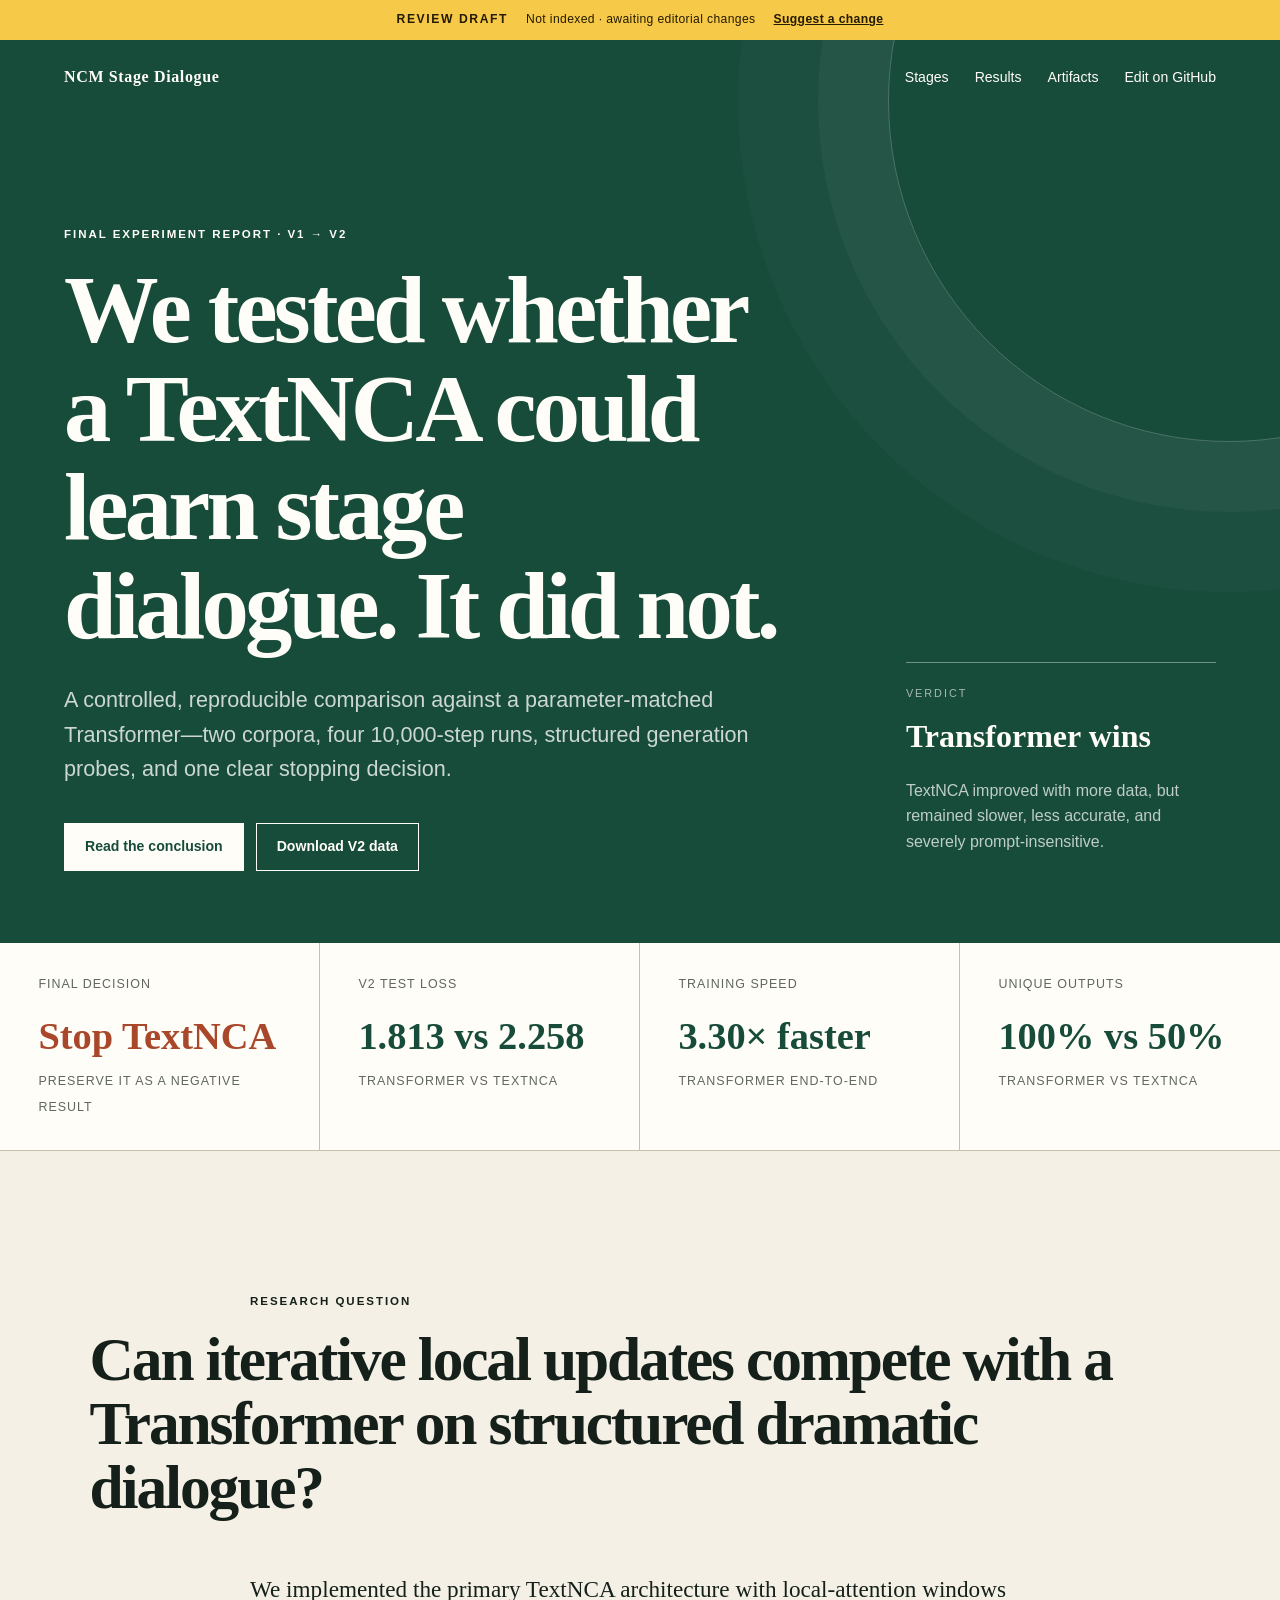
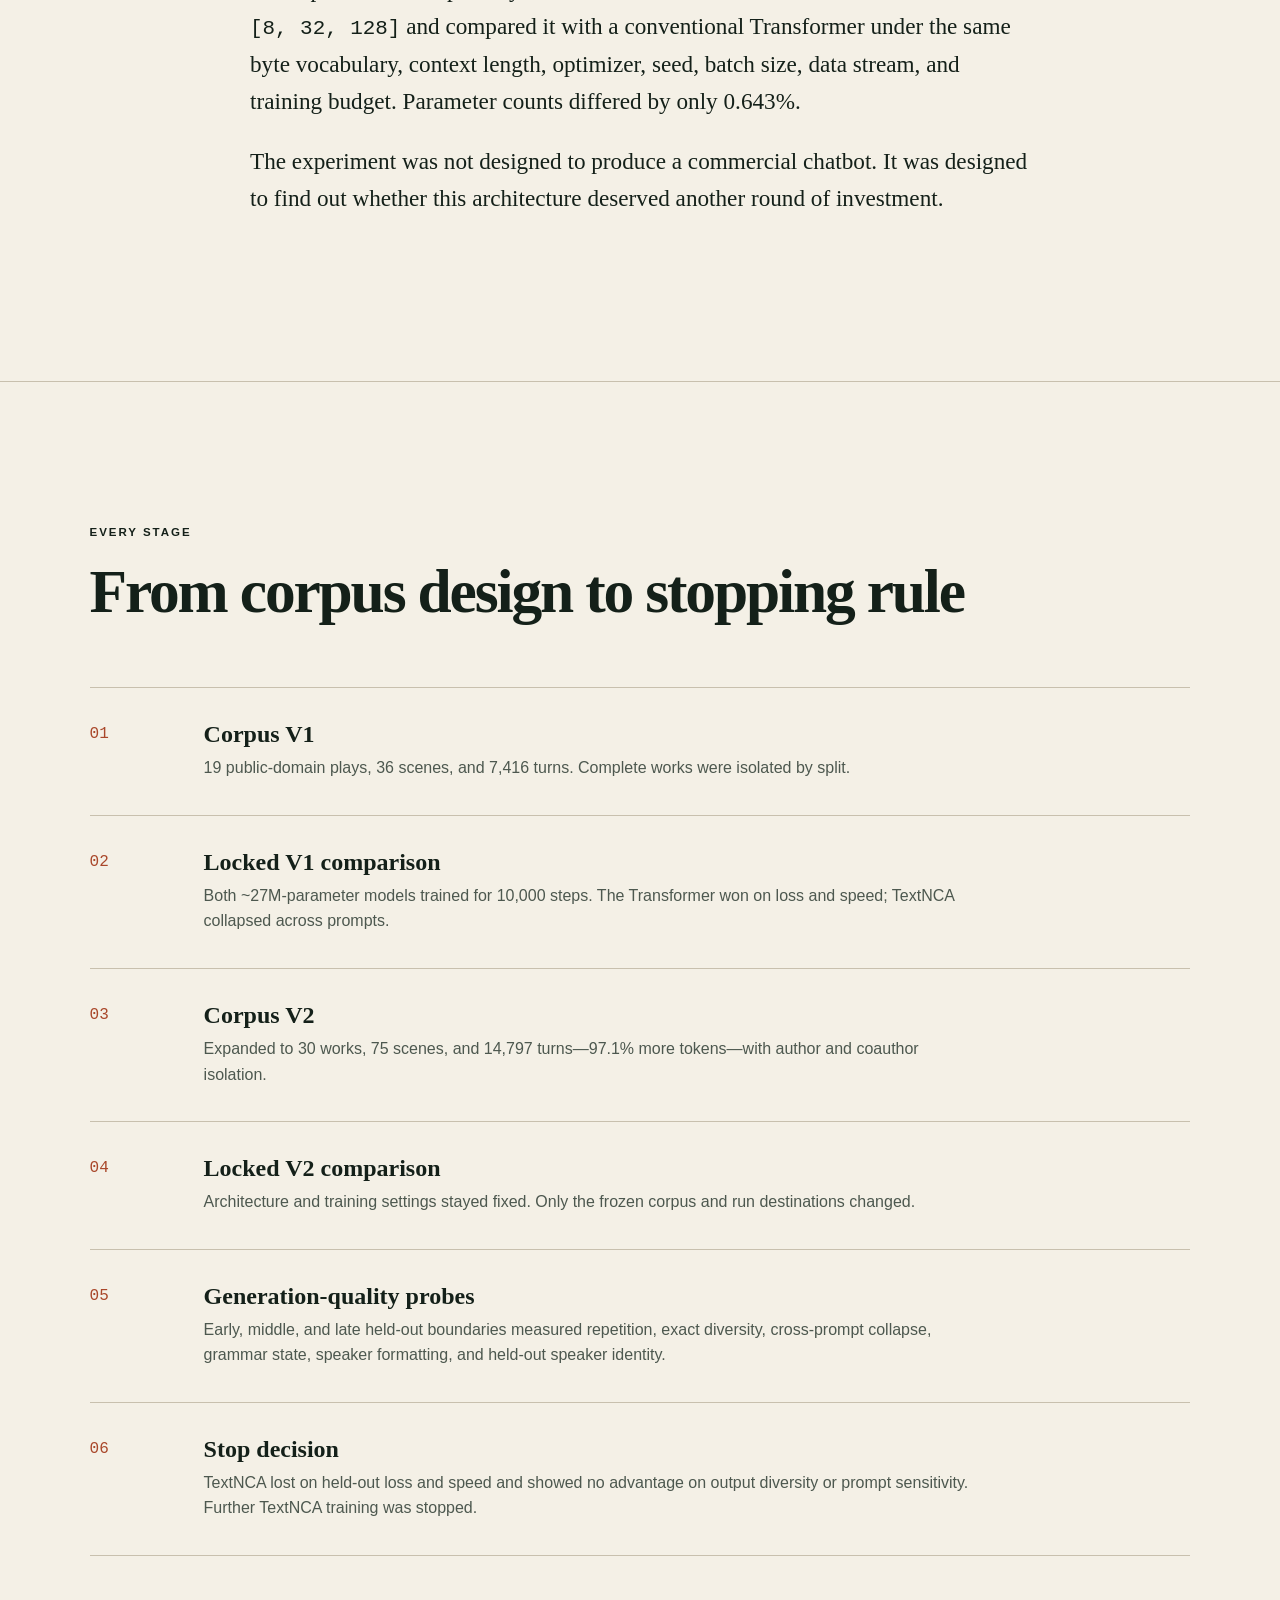
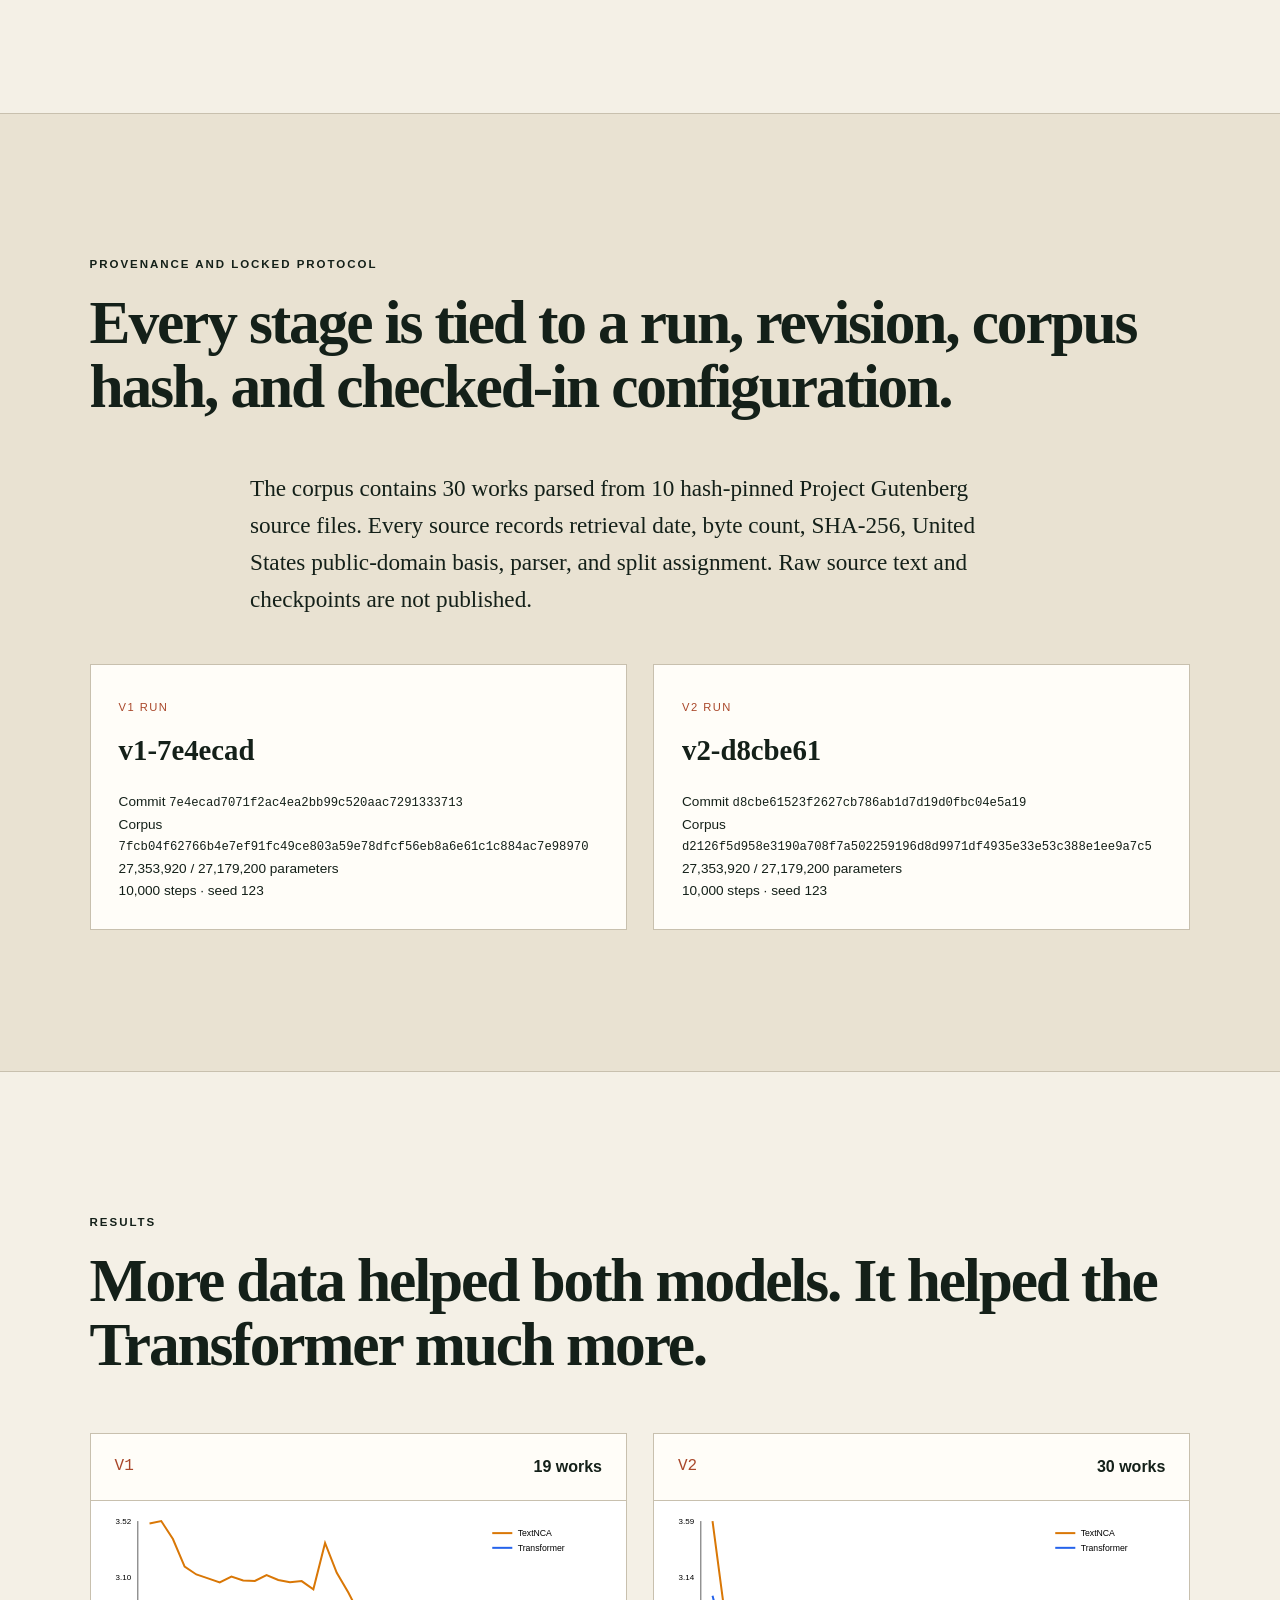
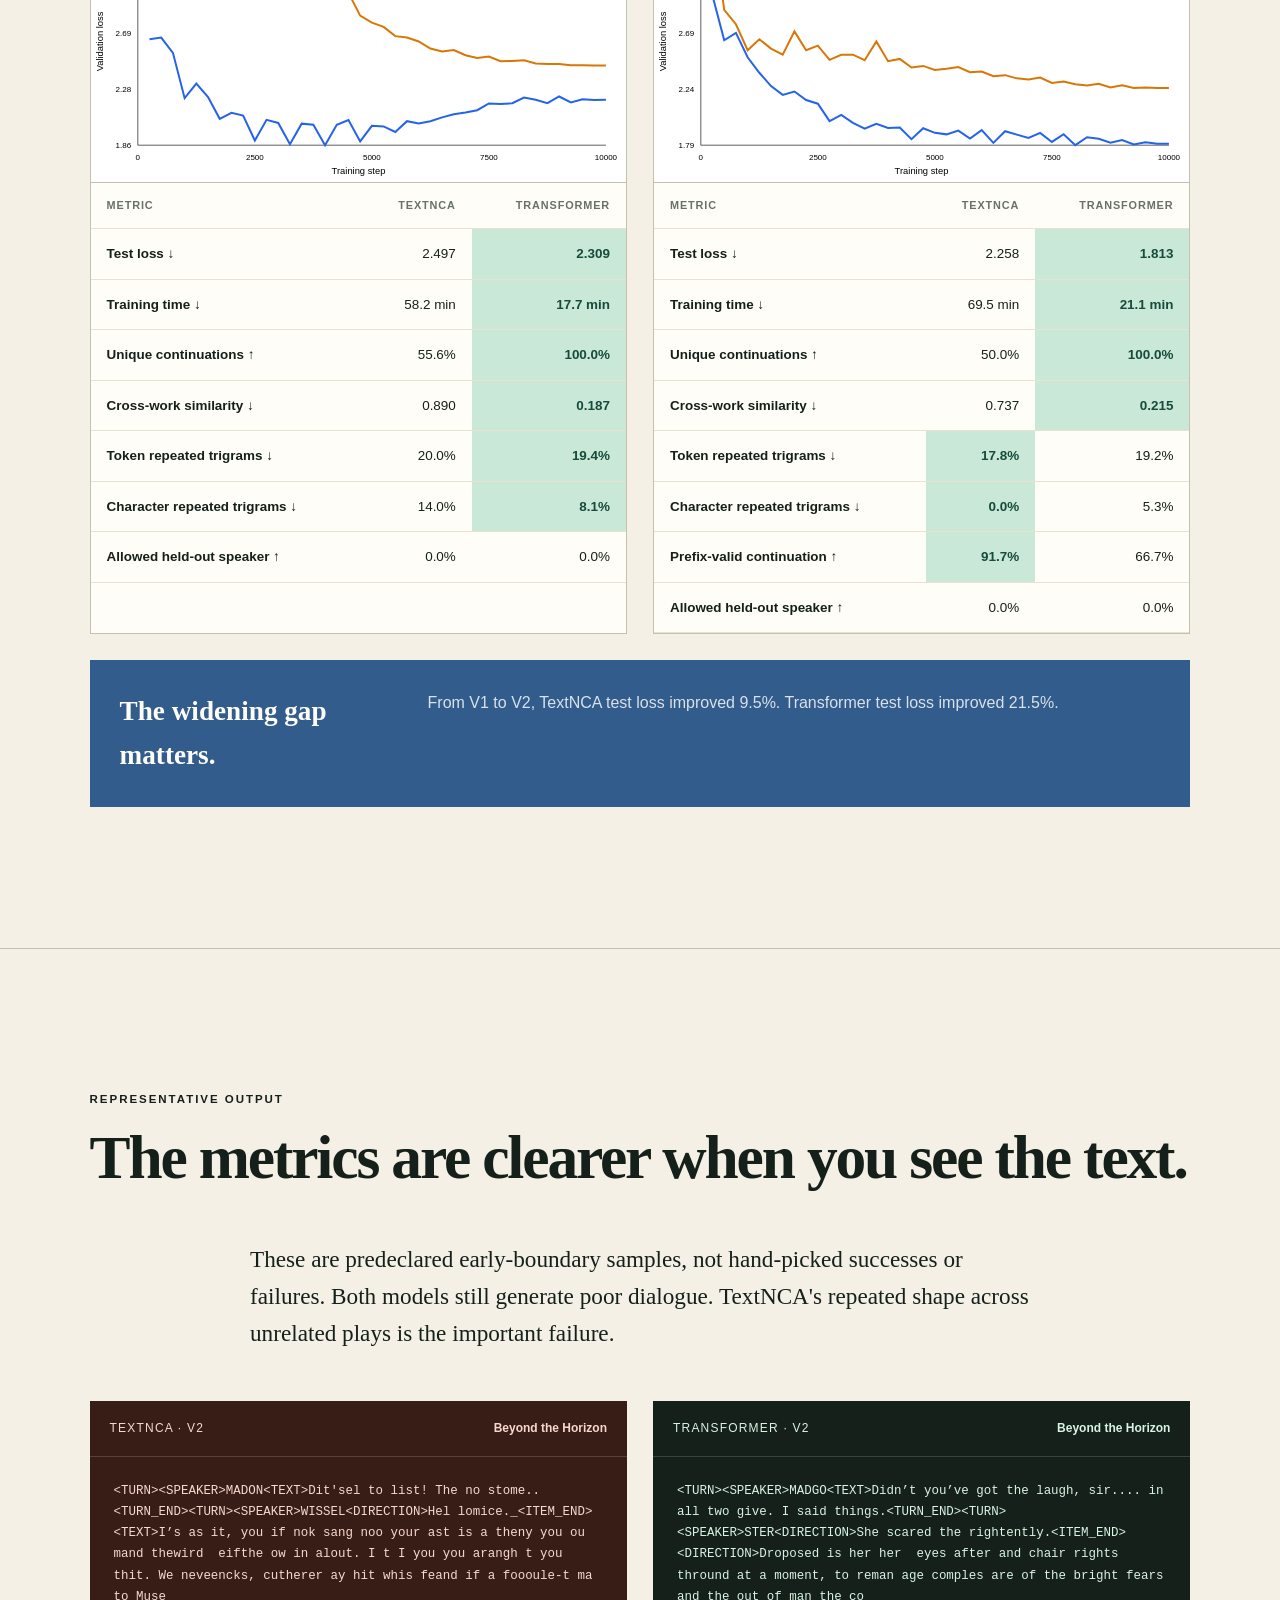
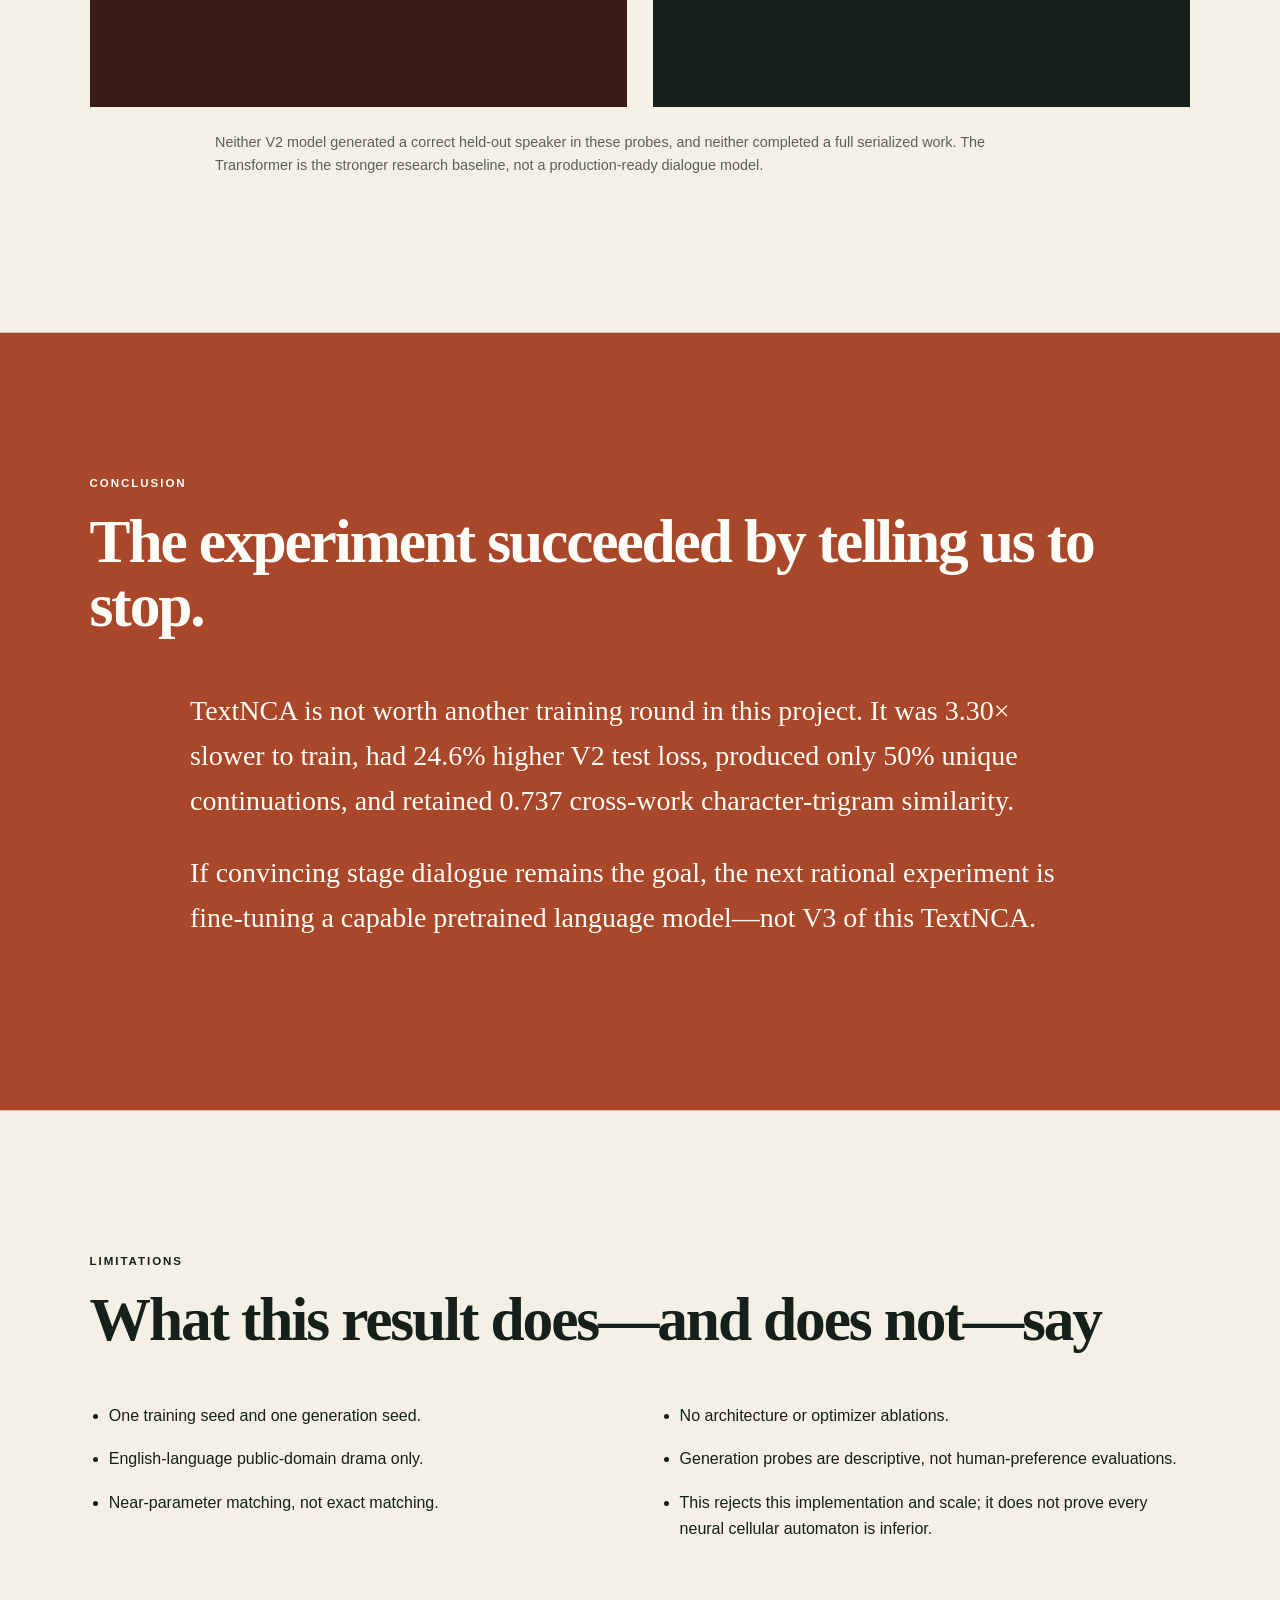
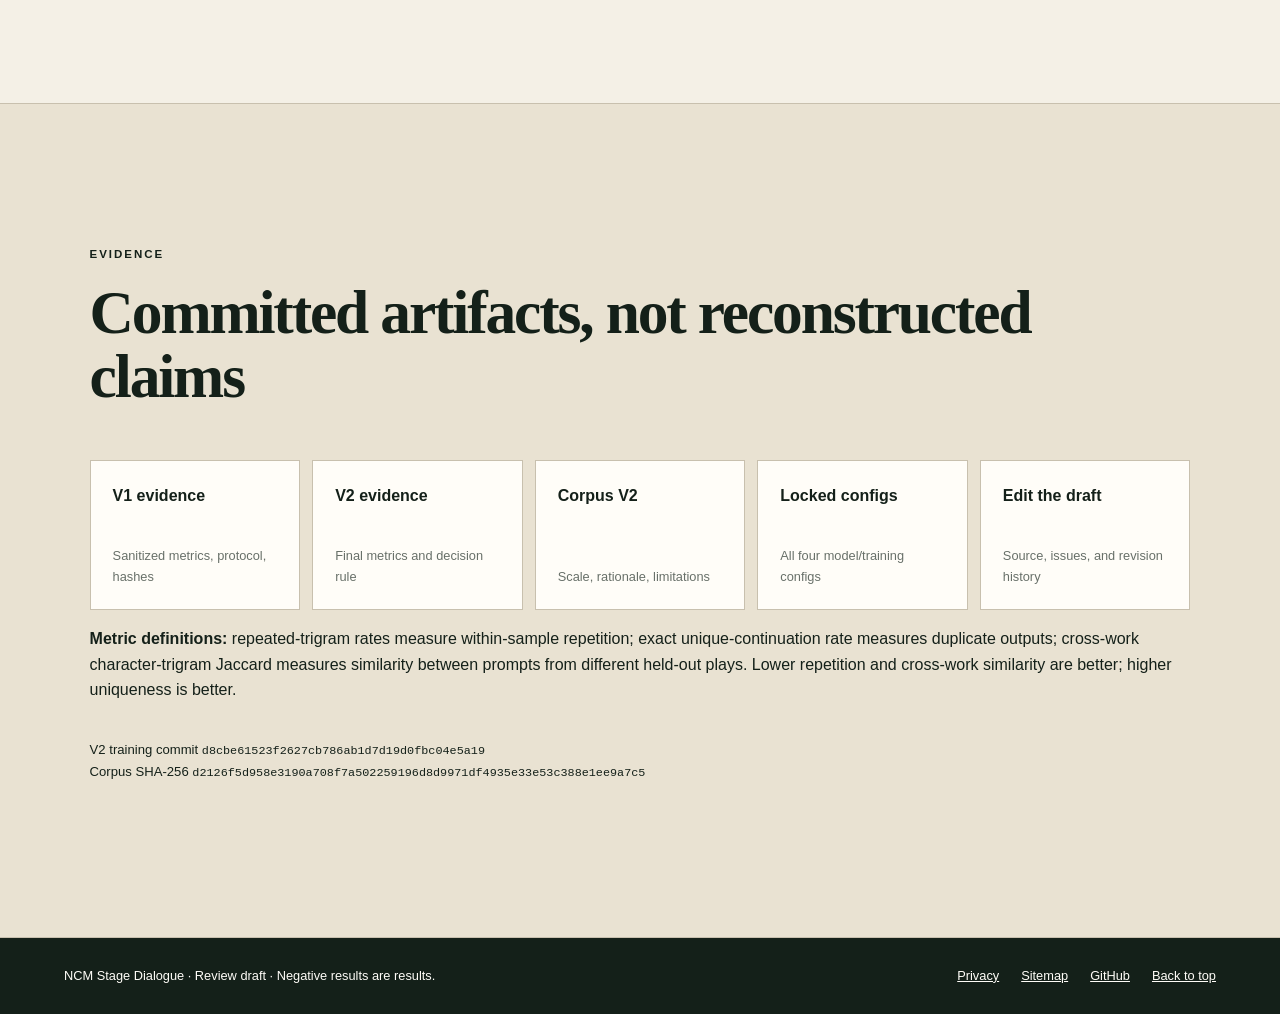
==== docs/index.html @ a27ed0cb "fix: Publish a sanitized GitHub Pages draft (#114142224240291840)" ====
<!doctype html>
<html lang="en">
<head>
  <meta charset="utf-8">
  <meta name="viewport" content="width=device-width, initial-scale=1">
  <title>NCM Stage Dialogue — Final TextNCA Experiment Results</title>
  <meta name="description" content="A controlled V1-to-V2 comparison of TextNCA and Transformer models on public-domain stage dialogue.">
  <meta name="robots" content="noindex,nofollow,noarchive">
  <link rel="canonical" href="https://eriksjaastad.github.io/ncm-stage-dialogue/">
  <link rel="stylesheet" href="assets/style.css">
</head>
<body>

<div class="draft-banner"><strong>Review draft</strong><span>Not indexed · awaiting editorial changes</span><a href="https://github.com/eriksjaastad/ncm-stage-dialogue/issues/new">Suggest a change</a></div>
<header class="hero" id="top">
  <nav><a class="wordmark" href="#top">NCM Stage Dialogue</a><div><a href="#stages">Stages</a><a href="#results">Results</a><a href="#artifacts">Artifacts</a><a href="https://github.com/eriksjaastad/ncm-stage-dialogue">Edit on GitHub</a></div></nav>
  <div class="hero__grid">
    <div>
      <p class="eyebrow">Final experiment report · V1 → V2</p>
      <h1>We tested whether a TextNCA could learn stage dialogue. It did not.</h1>
      <p class="lede">A controlled, reproducible comparison against a parameter-matched Transformer—two corpora, four 10,000-step runs, structured generation probes, and one clear stopping decision.</p>
      <div class="hero__actions"><a class="button" href="#conclusion">Read the conclusion</a><a class="button button--ghost" href="data/v2-evidence.json">Download V2 data</a></div>
    </div>
    <aside class="verdict"><span>Verdict</span><strong>Transformer wins</strong><p>TextNCA improved with more data, but remained slower, less accurate, and severely prompt-insensitive.</p></aside>
  </div>
</header>
<main>
  <section class="metric-grid" aria-label="Headline results"><article class="metric metric--bad"><p>Final decision</p><strong>Stop TextNCA</strong><span>Preserve it as a negative result</span></article><article class="metric metric--good"><p>V2 test loss</p><strong>1.813 vs 2.258</strong><span>Transformer vs TextNCA</span></article><article class="metric metric--good"><p>Training speed</p><strong>3.30× faster</strong><span>Transformer end-to-end</span></article><article class="metric metric--good"><p>Unique outputs</p><strong>100% vs 50%</strong><span>Transformer vs TextNCA</span></article></section>

  <section class="section prose" id="question">
    <p class="eyebrow">Research question</p>
    <h2>Can iterative local updates compete with a Transformer on structured dramatic dialogue?</h2>
    <p>We implemented the primary TextNCA architecture with local-attention windows <code>[8, 32, 128]</code> and compared it with a conventional Transformer under the same byte vocabulary, context length, optimizer, seed, batch size, data stream, and training budget. Parameter counts differed by only 0.643%.</p>
    <p>The experiment was not designed to produce a commercial chatbot. It was designed to find out whether this architecture deserved another round of investment.</p>
  </section>

  <section class="section" id="stages">
    <p class="eyebrow">Every stage</p><h2>From corpus design to stopping rule</h2>
    <ol class="timeline">
      <li><span>01</span><div><h3>Corpus V1</h3><p>19 public-domain plays, 36 scenes, and 7,416 turns. Complete works were isolated by split.</p></div></li>
      <li><span>02</span><div><h3>Locked V1 comparison</h3><p>Both ~27M-parameter models trained for 10,000 steps. The Transformer won on loss and speed; TextNCA collapsed across prompts.</p></div></li>
      <li><span>03</span><div><h3>Corpus V2</h3><p>Expanded to 30 works, 75 scenes, and 14,797 turns—97.1% more tokens—with author and coauthor isolation.</p></div></li>
      <li><span>04</span><div><h3>Locked V2 comparison</h3><p>Architecture and training settings stayed fixed. Only the frozen corpus and run destinations changed.</p></div></li>
      <li><span>05</span><div><h3>Generation-quality probes</h3><p>Early, middle, and late held-out boundaries measured repetition, exact diversity, cross-prompt collapse, grammar state, speaker formatting, and held-out speaker identity.</p></div></li>
      <li><span>06</span><div><h3>Stop decision</h3><p>TextNCA lost on held-out loss and speed and showed no advantage on output diversity or prompt sensitivity. Further TextNCA training was stopped.</p></div></li>
    </ol>
  </section>

  <section class="section provenance" id="provenance">
    <p class="eyebrow">Provenance and locked protocol</p><h2>Every stage is tied to a run, revision, corpus hash, and checked-in configuration.</h2>
    <p class="section-intro">The corpus contains 30 works parsed from 10 hash-pinned Project Gutenberg source files. Every source records retrieval date, byte count, SHA-256, United States public-domain basis, parser, and split assignment. Raw source text and checkpoints are not published.</p>
    <div class="provenance-grid">
      <article><span>V1 run</span><strong>v1-7e4ecad</strong><p>Commit <code>7e4ecad7071f2ac4ea2bb99c520aac7291333713</code><br>Corpus <code>7fcb04f62766b4e7ef91fc49ce803a59e78dfcf56eb8a6e61c1c884ac7e98970</code><br>27,353,920 / 27,179,200 parameters<br>10,000 steps · seed 123</p></article>
      <article><span>V2 run</span><strong>v2-d8cbe61</strong><p>Commit <code>d8cbe61523f2627cb786ab1d7d19d0fbc04e5a19</code><br>Corpus <code>d2126f5d958e3190a708f7a502259196d8d9971df4935e33e53c388e1ee9a7c5</code><br>27,353,920 / 27,179,200 parameters<br>10,000 steps · seed 123</p></article>
    </div>
  </section>

  <section class="section" id="results">
    <p class="eyebrow">Results</p><h2>More data helped both models. It helped the Transformer much more.</h2>
    <div class="result-grid">
      <article class="panel"><div class="panel__head"><span>V1</span><strong>19 works</strong></div><img src="assets/v1-training-curves.svg" alt="V1 validation loss curves"><table><thead><tr><th>Metric</th><th>TextNCA</th><th>Transformer</th></tr></thead><tbody><tr><th>Test loss ↓</th><td class="">2.497</td><td class="winner">2.309</td></tr><tr><th>Training time ↓</th><td class="">58.2 min</td><td class="winner">17.7 min</td></tr><tr><th>Unique continuations ↑</th><td class="">55.6%</td><td class="winner">100.0%</td></tr><tr><th>Cross-work similarity ↓</th><td class="">0.890</td><td class="winner">0.187</td></tr><tr><th>Token repeated trigrams ↓</th><td class="">20.0%</td><td class="winner">19.4%</td></tr><tr><th>Character repeated trigrams ↓</th><td class="">14.0%</td><td class="winner">8.1%</td></tr><tr><th>Allowed held-out speaker ↑</th><td class="">0.0%</td><td class="">0.0%</td></tr></tbody></table></article>
      <article class="panel"><div class="panel__head"><span>V2</span><strong>30 works</strong></div><img src="assets/v2-training-curves.svg" alt="V2 validation loss curves"><table><thead><tr><th>Metric</th><th>TextNCA</th><th>Transformer</th></tr></thead><tbody><tr><th>Test loss ↓</th><td class="">2.258</td><td class="winner">1.813</td></tr><tr><th>Training time ↓</th><td class="">69.5 min</td><td class="winner">21.1 min</td></tr><tr><th>Unique continuations ↑</th><td class="">50.0%</td><td class="winner">100.0%</td></tr><tr><th>Cross-work similarity ↓</th><td class="">0.737</td><td class="winner">0.215</td></tr><tr><th>Token repeated trigrams ↓</th><td class="winner">17.8%</td><td class="">19.2%</td></tr><tr><th>Character repeated trigrams ↓</th><td class="winner">0.0%</td><td class="">5.3%</td></tr><tr><th>Prefix-valid continuation ↑</th><td class="winner">91.7%</td><td class="">66.7%</td></tr><tr><th>Allowed held-out speaker ↑</th><td class="">0.0%</td><td class="">0.0%</td></tr></tbody></table></article>
    </div>
    <div class="callout"><strong>The widening gap matters.</strong><p>From V1 to V2, TextNCA test loss improved 9.5%. Transformer test loss improved 21.5%.</p></div>
  </section>

  <section class="section" id="samples">
    <p class="eyebrow">Representative output</p><h2>The metrics are clearer when you see the text.</h2>
    <p class="section-intro">These are predeclared early-boundary samples, not hand-picked successes or failures. Both models still generate poor dialogue. TextNCA's repeated shape across unrelated plays is the important failure.</p>
    <div class="sample-grid">
      <article class="sample sample--bad"><div><span>TextNCA · V2</span><strong>Beyond the Horizon</strong></div><pre>&lt;TURN&gt;&lt;SPEAKER&gt;MADON&lt;TEXT&gt;Dit&#x27;sel to list! The no stome..&lt;TURN_END&gt;&lt;TURN&gt;&lt;SPEAKER&gt;WISSEL&lt;DIRECTION&gt;Hel lomice._&lt;ITEM_END&gt;&lt;TEXT&gt;I’s as it, you if nok sang noo your ast is a theny you ou mand thewird  eifthe ow in alout. I t I you you arangh t you thit. We neveencks, cutherer ay hit whis feand if a foooule-t ma to Muse</pre></article>
      <article class="sample"><div><span>Transformer · V2</span><strong>Beyond the Horizon</strong></div><pre>&lt;TURN&gt;&lt;SPEAKER&gt;MADGO&lt;TEXT&gt;Didn’t you’ve got the laugh, sir.... in all two give. I said things.&lt;TURN_END&gt;&lt;TURN&gt;&lt;SPEAKER&gt;STER&lt;DIRECTION&gt;She scared the rightently.&lt;ITEM_END&gt;&lt;DIRECTION&gt;Droposed is her her  eyes after and chair rights thround at a moment, to reman age comples are of the bright fears and the out of man the co</pre></article>
    </div>
    <p class="fineprint">Neither V2 model generated a correct held-out speaker in these probes, and neither completed a full serialized work. The Transformer is the stronger research baseline, not a production-ready dialogue model.</p>
  </section>

  <section class="section conclusion" id="conclusion">
    <p class="eyebrow">Conclusion</p><h2>The experiment succeeded by telling us to stop.</h2>
    <p>TextNCA is not worth another training round in this project. It was 3.30× slower to train, had 24.6% higher V2 test loss, produced only 50% unique continuations, and retained 0.737 cross-work character-trigram similarity.</p>
    <p>If convincing stage dialogue remains the goal, the next rational experiment is fine-tuning a capable pretrained language model—not V3 of this TextNCA.</p>
  </section>

  <section class="section" id="limitations">
    <p class="eyebrow">Limitations</p><h2>What this result does—and does not—say</h2>
    <ul class="limitations"><li>One training seed and one generation seed.</li><li>English-language public-domain drama only.</li><li>Near-parameter matching, not exact matching.</li><li>No architecture or optimizer ablations.</li><li>Generation probes are descriptive, not human-preference evaluations.</li><li>This rejects this implementation and scale; it does not prove every neural cellular automaton is inferior.</li></ul>
  </section>

  <section class="section artifacts" id="artifacts">
    <p class="eyebrow">Evidence</p><h2>Committed artifacts, not reconstructed claims</h2>
    <div class="artifact-grid"><a href="data/v1-evidence.json"><strong>V1 evidence</strong><span>Sanitized metrics, protocol, hashes</span></a><a href="data/v2-evidence.json"><strong>V2 evidence</strong><span>Final metrics and decision rule</span></a><a href="data/corpus-v2-evidence.json"><strong>Corpus V2</strong><span>Scale, rationale, limitations</span></a><a href="data/experiment-configs.json"><strong>Locked configs</strong><span>All four model/training configs</span></a><a href="https://github.com/eriksjaastad/ncm-stage-dialogue"><strong>Edit the draft</strong><span>Source, issues, and revision history</span></a></div>
    <p class="metric-definition"><strong>Metric definitions:</strong> repeated-trigram rates measure within-sample repetition; exact unique-continuation rate measures duplicate outputs; cross-work character-trigram Jaccard measures similarity between prompts from different held-out plays. Lower repetition and cross-work similarity are better; higher uniqueness is better.</p>
    <p class="hashes">V2 training commit <code>d8cbe61523f2627cb786ab1d7d19d0fbc04e5a19</code><br>Corpus SHA-256 <code>d2126f5d958e3190a708f7a502259196d8d9971df4935e33e53c388e1ee9a7c5</code></p>
  </section>
</main>
<footer><p>NCM Stage Dialogue · Review draft · Negative results are results.</p><div><a href="privacy.html">Privacy</a><a href="sitemap.xml">Sitemap</a><a href="https://github.com/eriksjaastad/ncm-stage-dialogue">GitHub</a><a href="#top">Back to top</a></div></footer>

</body>
</html>
---- docs/assets/style.css ----
:root {
  --ink: #142019;
  --paper: #f4f0e6;
  --paper-2: #e9e2d2;
  --line: #c8c0ae;
  --forest: #174b3a;
  --mint: #c9e8d8;
  --rust: #a9472a;
  --blue: #315c8c;
  --white: #fffdf8;
  --mono: "SFMono-Regular", Consolas, "Liberation Mono", monospace;
  --serif: Iowan Old Style, Palatino Linotype, Book Antiqua, Palatino, Georgia, serif;
  --sans: Inter, ui-sans-serif, -apple-system, BlinkMacSystemFont, "Segoe UI", sans-serif;
}

* { box-sizing: border-box; }
html { scroll-behavior: smooth; }
body { margin: 0; color: var(--ink); background: var(--paper); font-family: var(--sans); line-height: 1.6; }
a { color: inherit; }
code { font-family: var(--mono); font-size: .9em; overflow-wrap: anywhere; }
.draft-banner { min-height: 40px; padding: 8px clamp(20px, 5vw, 72px); display: flex; align-items: center; justify-content: center; gap: 18px; background: #f7c948; color: #241b00; font-size: .76rem; letter-spacing: .03em; }
.draft-banner strong { text-transform: uppercase; letter-spacing: .13em; }
.draft-banner a { font-weight: 800; }

.hero { min-height: 82vh; padding: 24px clamp(24px, 5vw, 72px) 72px; color: var(--white); background: var(--forest); position: relative; overflow: hidden; }
.hero::after { content: ""; position: absolute; width: 680px; height: 680px; right: -290px; top: -280px; border: 1px solid rgba(255,255,255,.22); border-radius: 50%; box-shadow: 0 0 0 70px rgba(255,255,255,.035), 0 0 0 150px rgba(255,255,255,.025); }
nav { display: flex; justify-content: space-between; align-items: center; gap: 24px; position: relative; z-index: 2; }
nav div { display: flex; gap: 26px; }
nav a { text-decoration: none; font-size: .88rem; }
.wordmark { font-family: var(--serif); font-weight: 700; font-size: 1rem; letter-spacing: .04em; }
.hero__grid { position: relative; z-index: 1; display: grid; grid-template-columns: minmax(0, 1.55fr) minmax(260px, .65fr); gap: clamp(48px, 8vw, 120px); align-items: end; max-width: 1280px; margin: clamp(90px, 15vh, 160px) auto 0; }
.eyebrow { text-transform: uppercase; letter-spacing: .17em; font-size: .72rem; font-weight: 800; margin: 0 0 18px; }
h1, h2, h3 { font-family: var(--serif); line-height: 1.04; margin-top: 0; }
h1 { font-size: clamp(3.1rem, 7.4vw, 7rem); max-width: 980px; margin-bottom: 28px; letter-spacing: -.04em; }
h2 { font-size: clamp(2.15rem, 4.8vw, 4.6rem); letter-spacing: -.035em; max-width: 930px; }
h3 { font-size: 1.5rem; }
.lede { max-width: 780px; color: rgba(255,255,255,.78); font-size: clamp(1.05rem, 1.8vw, 1.35rem); }
.hero__actions { display: flex; gap: 12px; flex-wrap: wrap; margin-top: 36px; }
.button { display: inline-flex; align-items: center; justify-content: center; min-height: 48px; padding: 0 20px; border: 1px solid var(--white); background: var(--white); color: var(--forest); text-decoration: none; font-weight: 750; font-size: .88rem; }
.button--ghost { background: transparent; color: inherit; }
.verdict { border-top: 1px solid rgba(255,255,255,.4); padding-top: 22px; }
.verdict span { display: block; text-transform: uppercase; letter-spacing: .18em; font-size: .68rem; opacity: .62; }
.verdict strong { display: block; font-family: var(--serif); font-size: 2rem; margin: 8px 0 12px; }
.verdict p { color: rgba(255,255,255,.72); }

main { overflow: hidden; }
.metric-grid { display: grid; grid-template-columns: repeat(4, 1fr); border-bottom: 1px solid var(--line); }
.metric { padding: 32px clamp(20px, 3vw, 44px); min-height: 190px; border-right: 1px solid var(--line); background: var(--white); }
.metric:last-child { border-right: 0; }
.metric p, .metric span { margin: 0; color: #5f675f; font-size: .78rem; text-transform: uppercase; letter-spacing: .08em; }
.metric strong { display: block; margin: 22px 0 12px; font-family: var(--serif); font-size: clamp(1.8rem, 3vw, 3.1rem); line-height: 1; }
.metric--bad strong { color: var(--rust); }
.metric--good strong { color: var(--forest); }

.section { padding: clamp(76px, 11vw, 150px) clamp(24px, 7vw, 110px); border-bottom: 1px solid var(--line); }
.section > * { max-width: 1280px; margin-left: auto; margin-right: auto; }
.prose p:not(.eyebrow), .section-intro { max-width: 780px; margin-left: auto; margin-right: auto; font-family: var(--serif); font-size: clamp(1.15rem, 2vw, 1.45rem); }
.prose h2 { margin-left: auto; margin-right: auto; }
.prose .eyebrow { max-width: 780px; }
.timeline { list-style: none; padding: 0; margin-top: 64px; border-top: 1px solid var(--line); }
.timeline li { display: grid; grid-template-columns: 90px 1fr; gap: 24px; padding: 34px 0; border-bottom: 1px solid var(--line); }
.timeline li > span { font-family: var(--mono); color: var(--rust); }
.timeline h3 { margin-bottom: 8px; }
.timeline p { max-width: 780px; margin: 0; color: #4d584f; }
.provenance { background: var(--paper-2); }
.provenance-grid { display: grid; grid-template-columns: 1fr 1fr; gap: 26px; margin-top: 46px; }
.provenance-grid article { padding: 28px; background: var(--white); border: 1px solid var(--line); }
.provenance-grid span { text-transform: uppercase; letter-spacing: .13em; font-size: .7rem; color: var(--rust); }
.provenance-grid strong { display: block; margin: 8px 0 18px; font-family: var(--serif); font-size: 1.8rem; }
.provenance-grid p { margin: 0; font-size: .85rem; }

.result-grid { display: grid; grid-template-columns: 1fr 1fr; gap: 26px; margin-top: 56px; }
.panel { background: var(--white); border: 1px solid var(--line); }
.panel__head { display: flex; justify-content: space-between; padding: 20px 24px; border-bottom: 1px solid var(--line); }
.panel__head span { font-family: var(--mono); color: var(--rust); }
.panel img { width: 100%; height: auto; display: block; background: white; border-bottom: 1px solid var(--line); }
table { width: 100%; border-collapse: collapse; font-size: .84rem; }
th, td { padding: 14px 16px; text-align: right; border-bottom: 1px solid var(--paper-2); }
th:first-child { text-align: left; }
thead th { font-size: .68rem; text-transform: uppercase; letter-spacing: .08em; color: #687069; }
.winner { background: var(--mint); color: var(--forest); font-weight: 800; }
.callout { margin-top: 26px; padding: 30px; background: var(--blue); color: var(--white); display: grid; grid-template-columns: .55fr 1.45fr; gap: 30px; }
.callout strong { font-family: var(--serif); font-size: 1.7rem; }
.callout p { margin: 0; color: rgba(255,255,255,.82); }

.sample-grid { display: grid; grid-template-columns: 1fr 1fr; gap: 26px; margin-top: 48px; }
.sample { background: var(--ink); color: #d9f3e4; min-width: 0; }
.sample--bad { background: #381d16; color: #f7d8ce; }
.sample > div { display: flex; justify-content: space-between; gap: 20px; padding: 18px 20px; border-bottom: 1px solid rgba(255,255,255,.16); font-size: .75rem; }
.sample span { text-transform: uppercase; letter-spacing: .1em; }
.sample pre { margin: 0; padding: 24px; min-height: 250px; white-space: pre-wrap; overflow-wrap: anywhere; font: .78rem/1.7 var(--mono); }
.fineprint { max-width: 850px; margin-top: 24px; color: #596159; font-size: .9rem; }

.conclusion { background: var(--rust); color: var(--white); }
.conclusion p:not(.eyebrow) { max-width: 900px; margin-left: auto; margin-right: auto; font-family: var(--serif); font-size: clamp(1.25rem, 2.3vw, 1.75rem); }
.limitations { padding-left: 1.2rem; columns: 2; column-gap: 60px; }
.limitations li { margin-bottom: 18px; break-inside: avoid; }
.artifacts { background: var(--paper-2); }
.artifact-grid { display: grid; grid-template-columns: repeat(5, 1fr); gap: 12px; margin-top: 46px; }
.artifact-grid a { padding: 22px; min-height: 150px; background: var(--white); border: 1px solid var(--line); text-decoration: none; display: flex; flex-direction: column; justify-content: space-between; }
.artifact-grid a:hover { border-color: var(--forest); }
.artifact-grid span { color: #687069; font-size: .8rem; }
.hashes { margin-top: 36px; font-size: .82rem; }

.subhero { padding: 28px clamp(24px, 7vw, 110px) 90px; background: var(--forest); color: var(--white); }
.subhero .eyebrow { margin-top: 100px; }
.subhero h1 { max-width: 900px; }
footer { padding: 28px clamp(24px, 5vw, 72px); display: flex; justify-content: space-between; gap: 24px; background: var(--ink); color: var(--white); font-size: .8rem; }
footer p { margin: 0; }
footer div { display: flex; gap: 22px; }

@media (max-width: 900px) {
  .hero__grid, .result-grid, .sample-grid, .provenance-grid { grid-template-columns: 1fr; }
  .hero { min-height: auto; }
  .metric-grid { grid-template-columns: 1fr 1fr; }
  .metric:nth-child(2) { border-right: 0; }
  .metric:nth-child(-n+2) { border-bottom: 1px solid var(--line); }
  .artifact-grid { grid-template-columns: 1fr 1fr; }
  .callout { grid-template-columns: 1fr; }
}

@media (max-width: 560px) {
  nav div { display: none; }
  h1 { font-size: 3rem; }
  .metric-grid, .artifact-grid { grid-template-columns: 1fr; }
  .metric { border-right: 0; border-bottom: 1px solid var(--line); }
  .timeline li { grid-template-columns: 45px 1fr; }
  .limitations { columns: 1; }
  .draft-banner { align-items: flex-start; flex-direction: column; gap: 2px; }
  footer { flex-direction: column; }
}
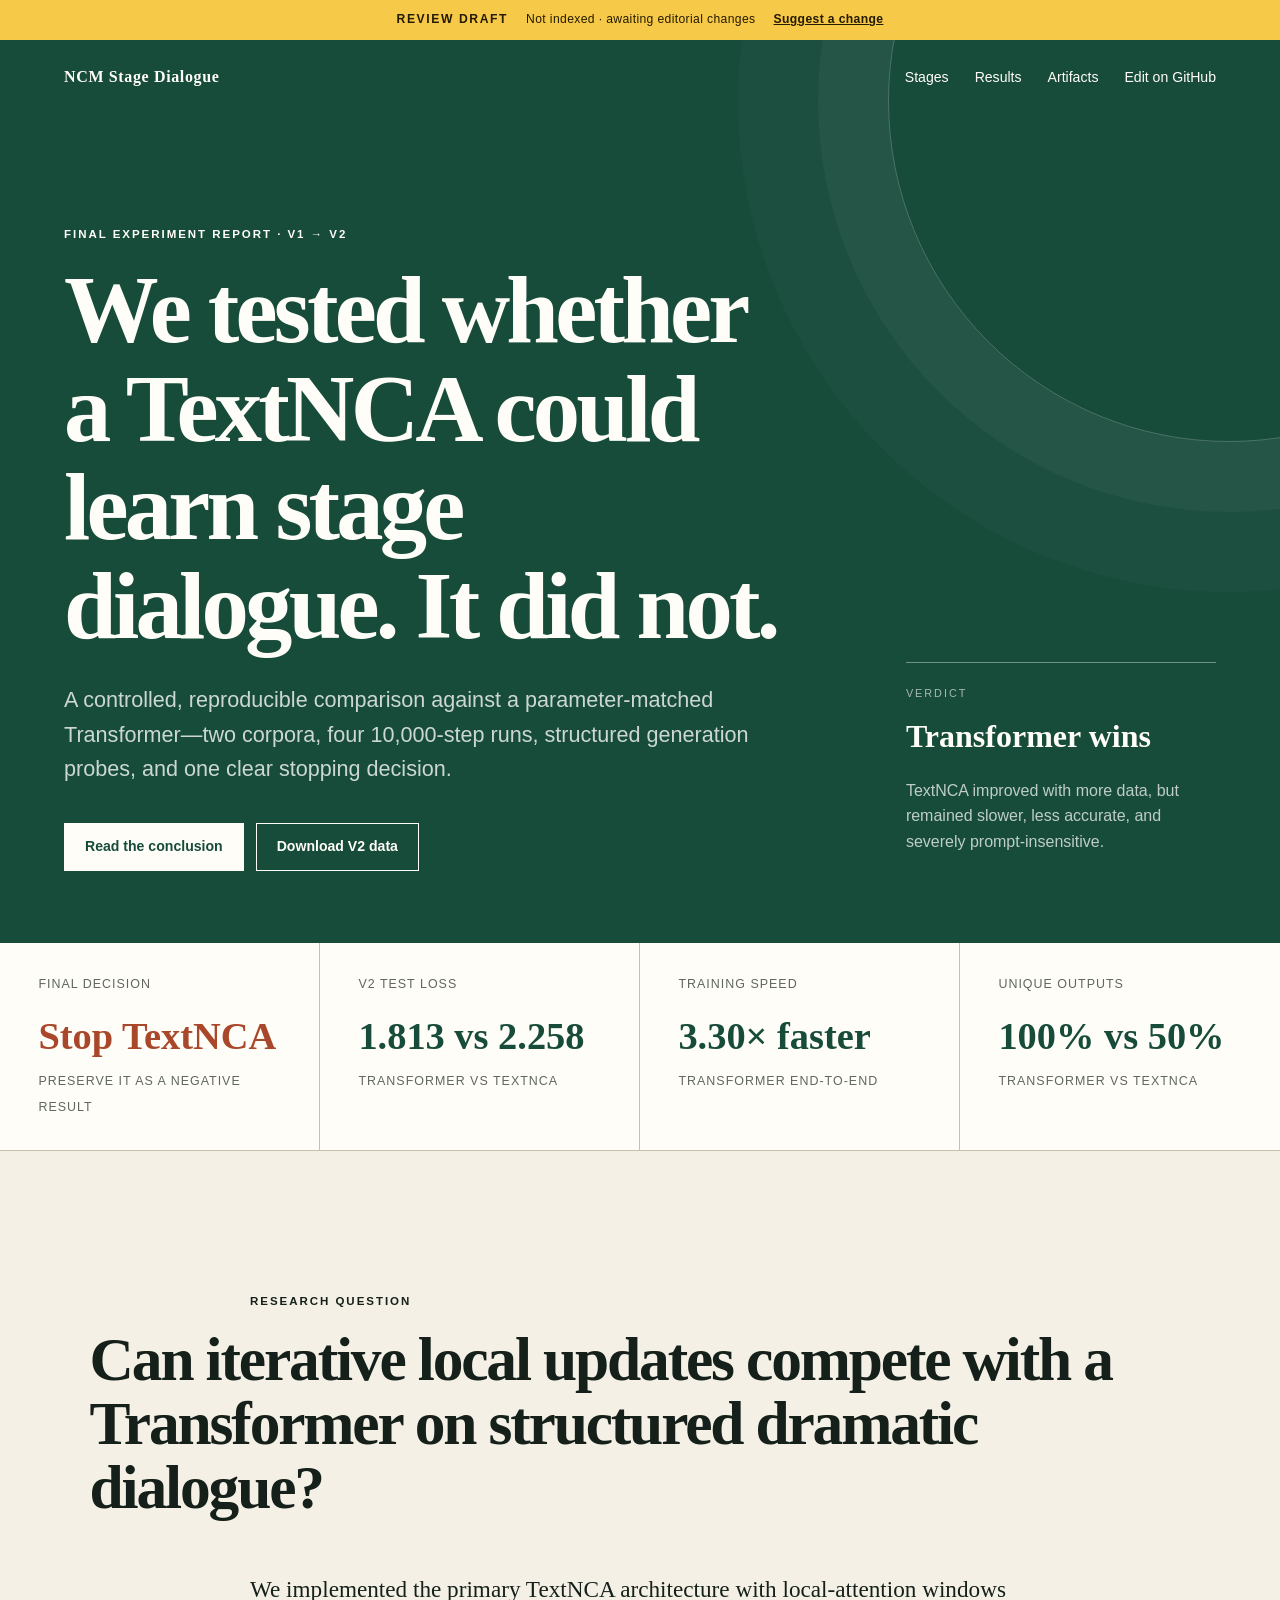
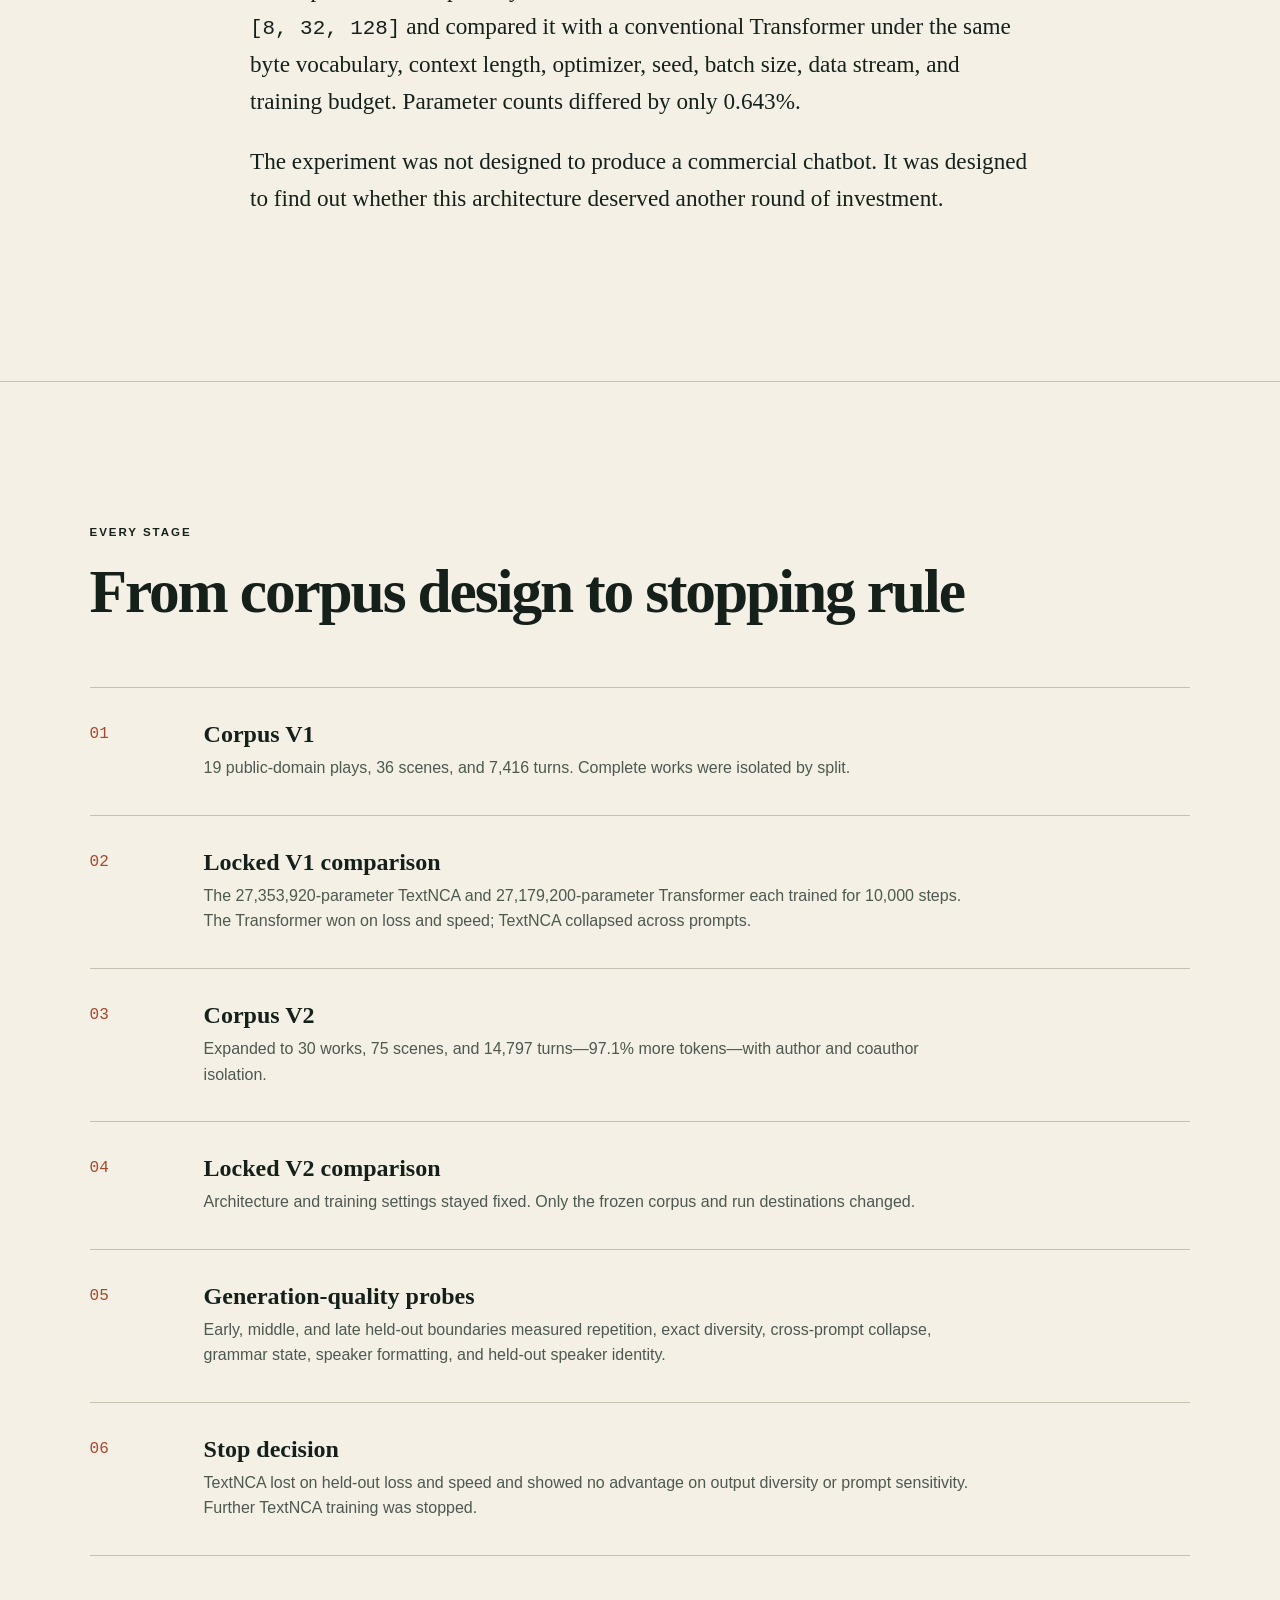
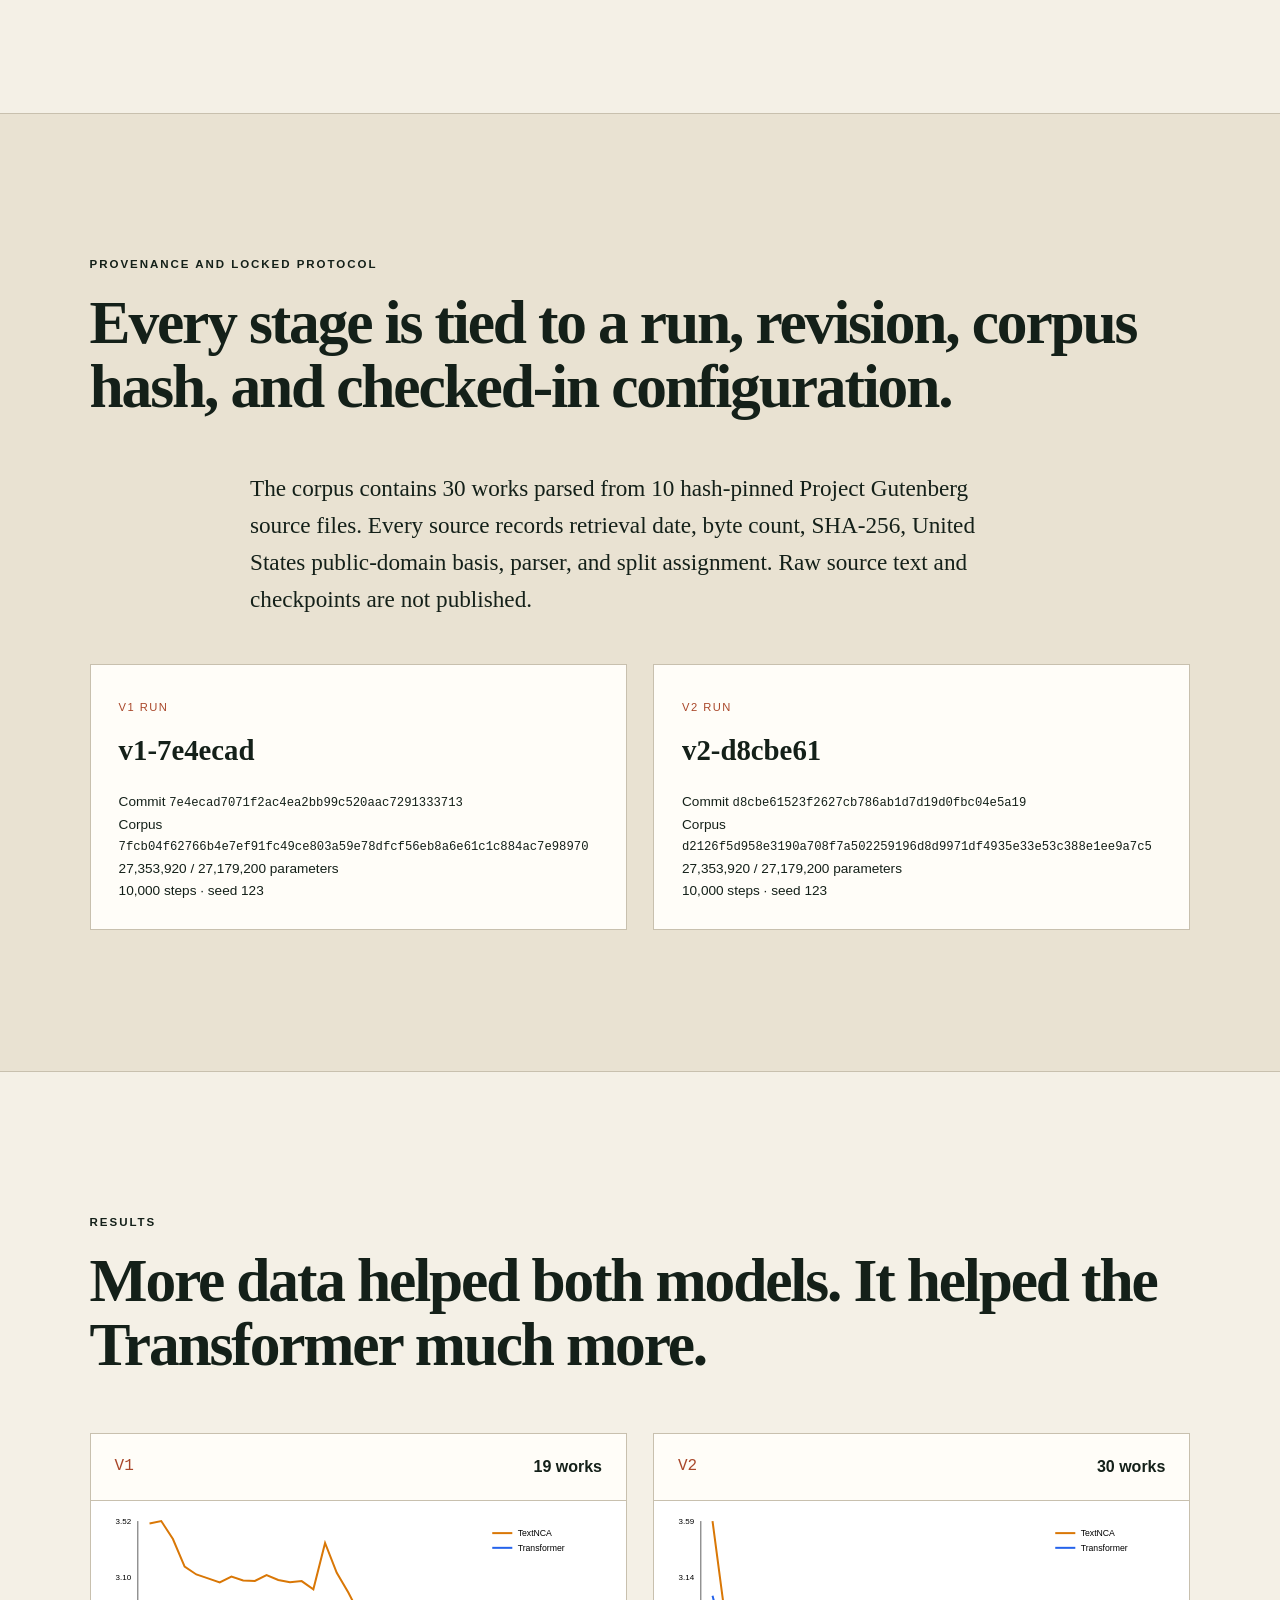
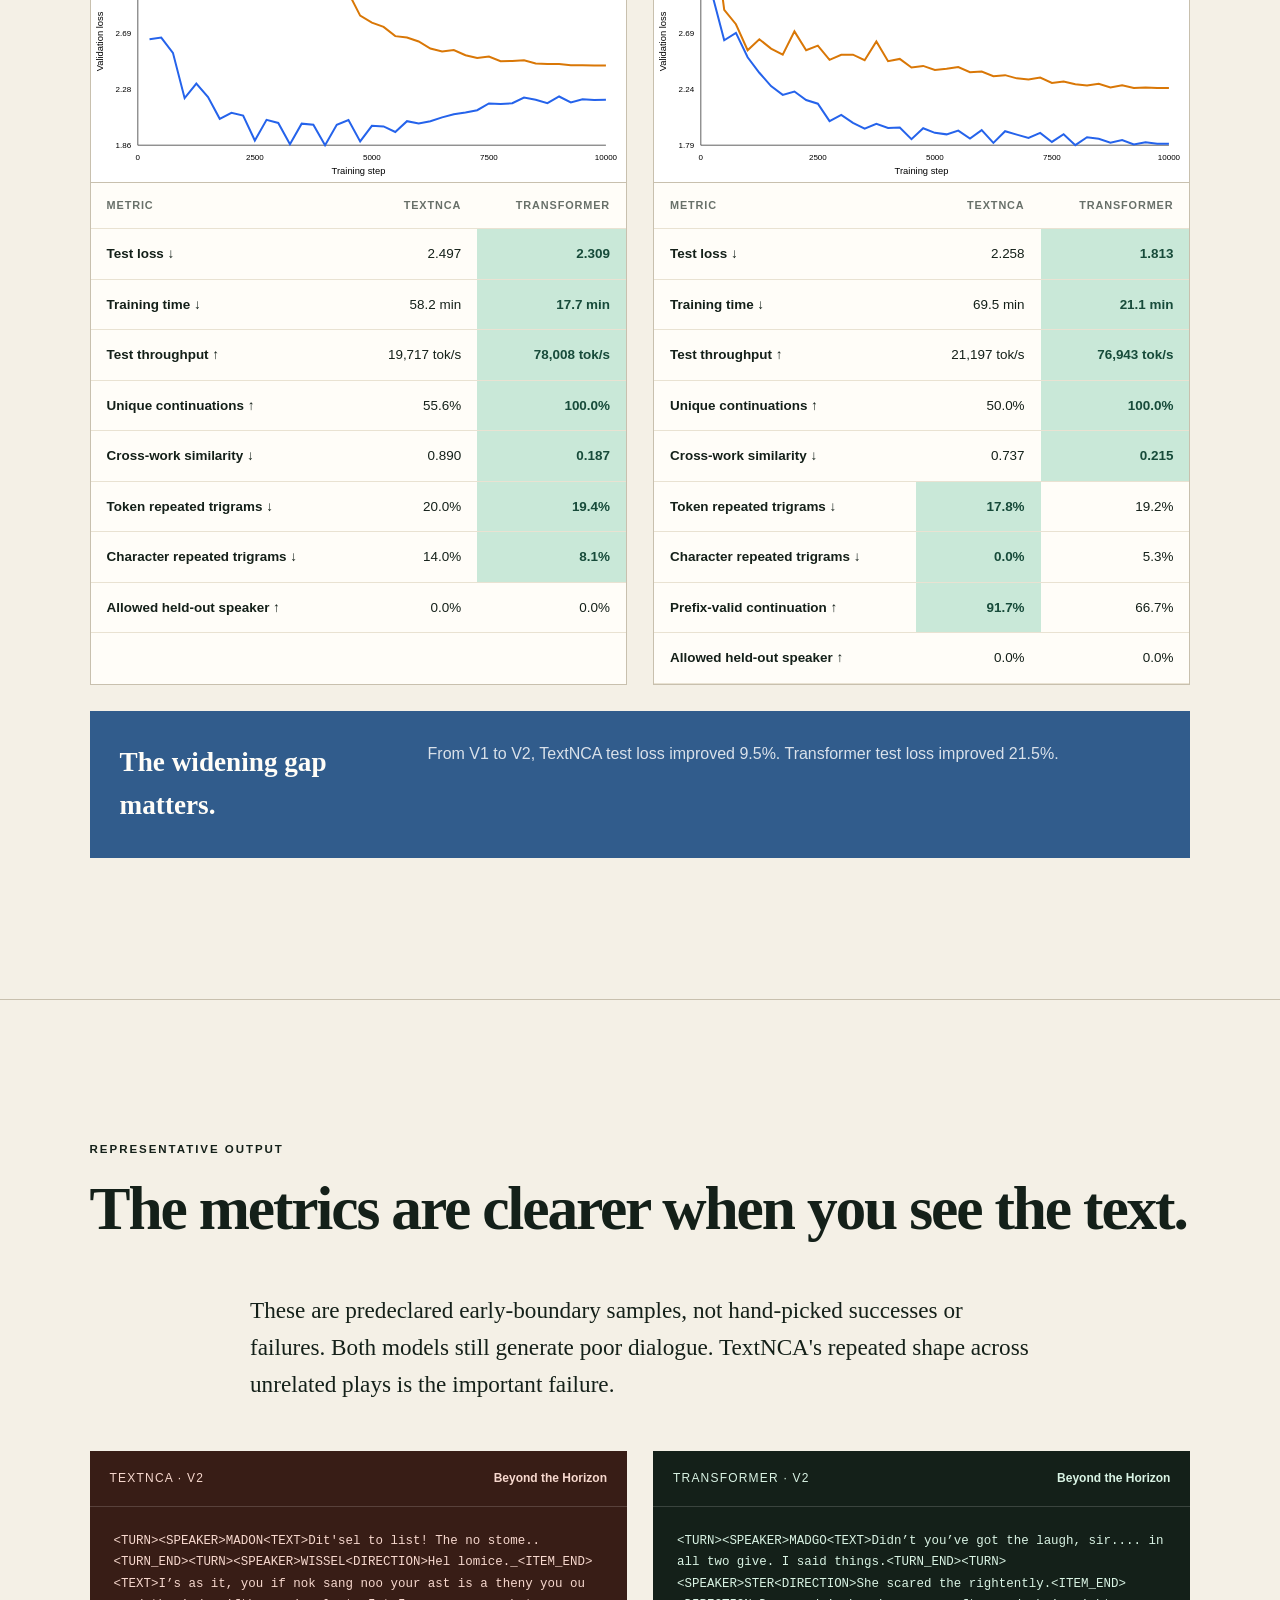
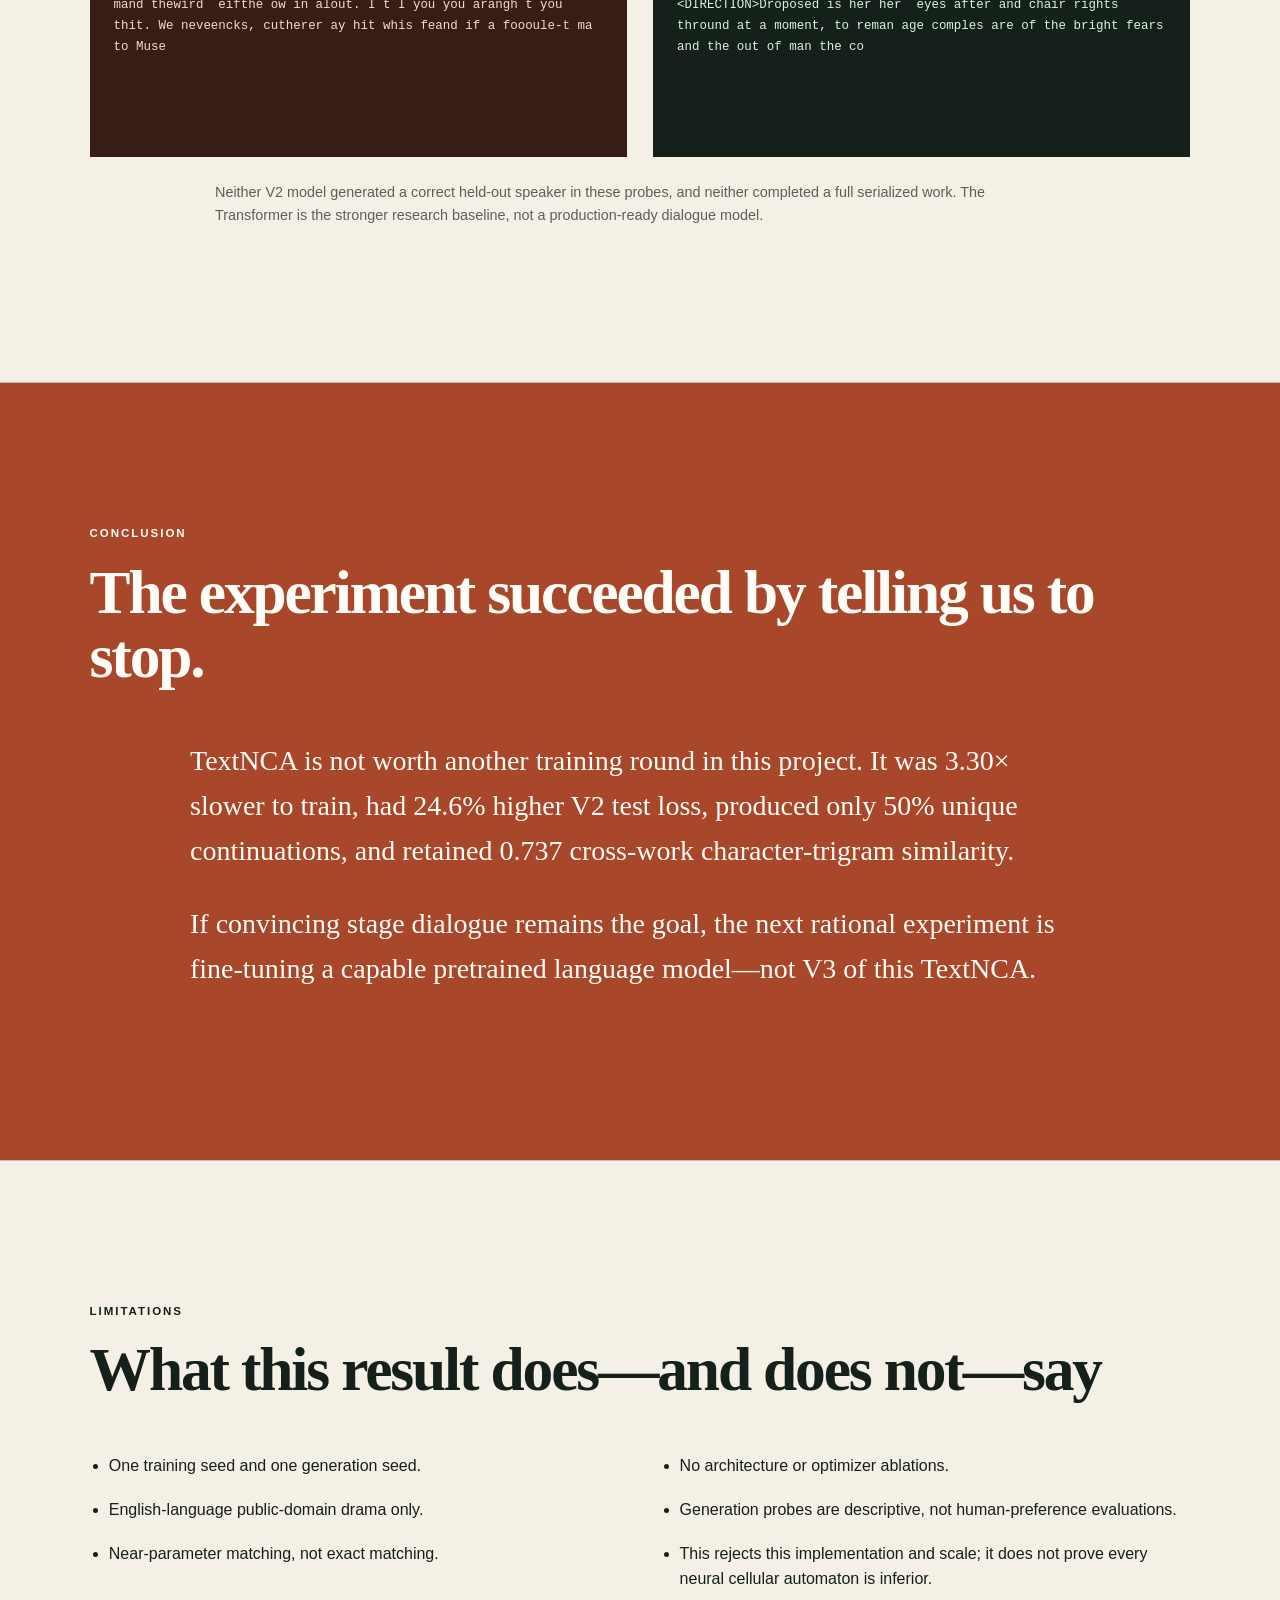
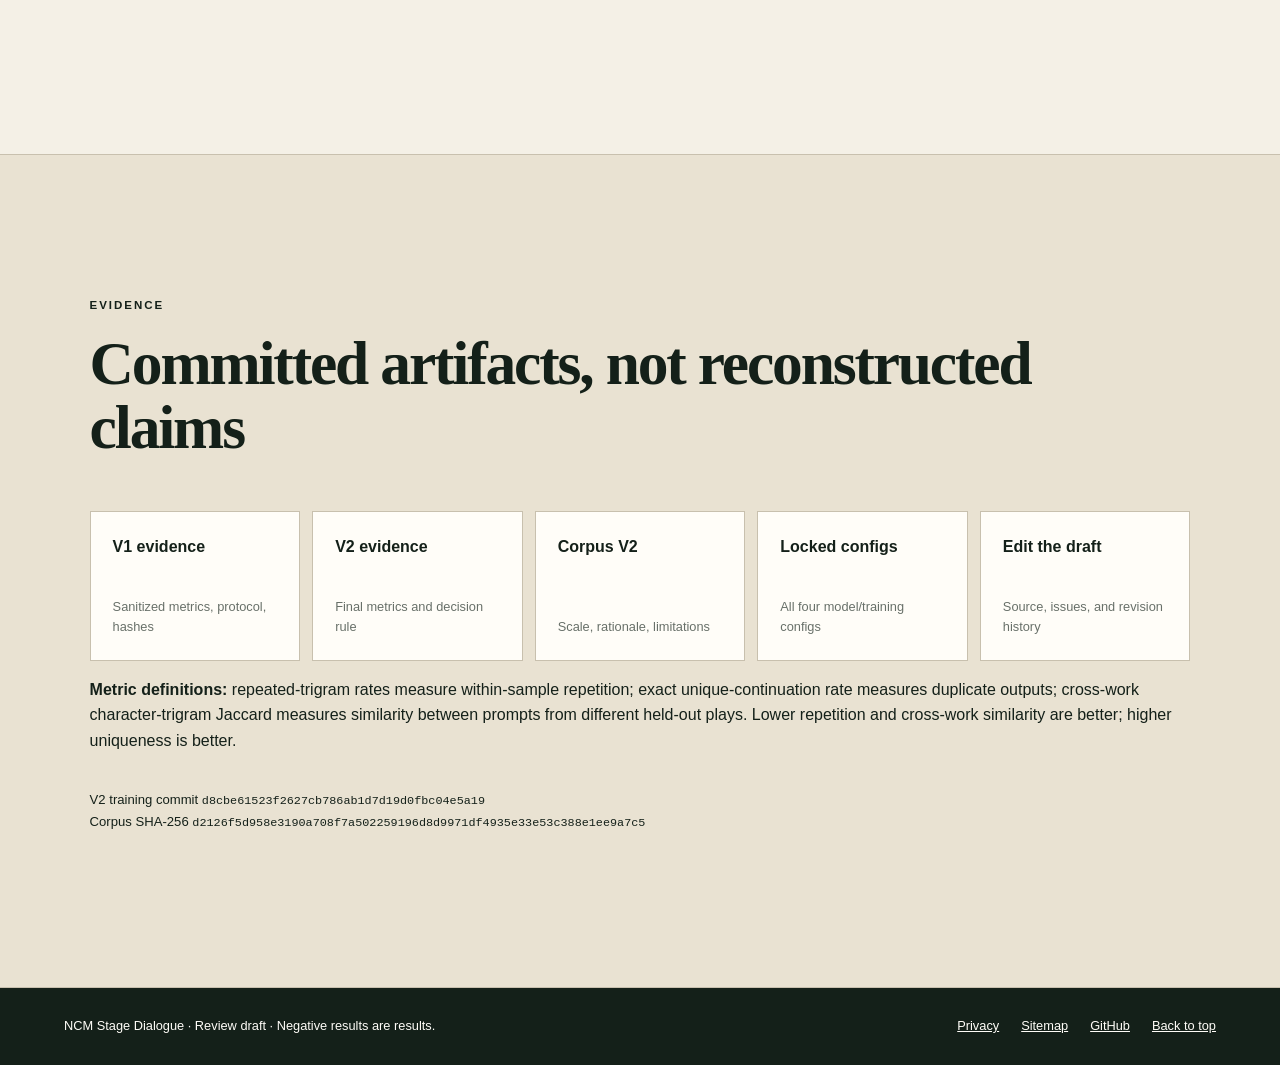
==== commit 0b49ac40: "fix: Complete derived publication metrics (#114142224240291840)" ====
--- a/docs/index.html
+++ b/docs/index.html
@@ -38,7 +38,7 @@
     <p class="eyebrow">Every stage</p><h2>From corpus design to stopping rule</h2>
     <ol class="timeline">
       <li><span>01</span><div><h3>Corpus V1</h3><p>19 public-domain plays, 36 scenes, and 7,416 turns. Complete works were isolated by split.</p></div></li>
-      <li><span>02</span><div><h3>Locked V1 comparison</h3><p>Both ~27M-parameter models trained for 10,000 steps. The Transformer won on loss and speed; TextNCA collapsed across prompts.</p></div></li>
+      <li><span>02</span><div><h3>Locked V1 comparison</h3><p>The 27,353,920-parameter TextNCA and 27,179,200-parameter Transformer each trained for 10,000 steps. The Transformer won on loss and speed; TextNCA collapsed across prompts.</p></div></li>
       <li><span>03</span><div><h3>Corpus V2</h3><p>Expanded to 30 works, 75 scenes, and 14,797 turns—97.1% more tokens—with author and coauthor isolation.</p></div></li>
       <li><span>04</span><div><h3>Locked V2 comparison</h3><p>Architecture and training settings stayed fixed. Only the frozen corpus and run destinations changed.</p></div></li>
       <li><span>05</span><div><h3>Generation-quality probes</h3><p>Early, middle, and late held-out boundaries measured repetition, exact diversity, cross-prompt collapse, grammar state, speaker formatting, and held-out speaker identity.</p></div></li>
@@ -58,8 +58,8 @@
   <section class="section" id="results">
     <p class="eyebrow">Results</p><h2>More data helped both models. It helped the Transformer much more.</h2>
     <div class="result-grid">
-      <article class="panel"><div class="panel__head"><span>V1</span><strong>19 works</strong></div><img src="assets/v1-training-curves.svg" alt="V1 validation loss curves"><table><thead><tr><th>Metric</th><th>TextNCA</th><th>Transformer</th></tr></thead><tbody><tr><th>Test loss ↓</th><td class="">2.497</td><td class="winner">2.309</td></tr><tr><th>Training time ↓</th><td class="">58.2 min</td><td class="winner">17.7 min</td></tr><tr><th>Unique continuations ↑</th><td class="">55.6%</td><td class="winner">100.0%</td></tr><tr><th>Cross-work similarity ↓</th><td class="">0.890</td><td class="winner">0.187</td></tr><tr><th>Token repeated trigrams ↓</th><td class="">20.0%</td><td class="winner">19.4%</td></tr><tr><th>Character repeated trigrams ↓</th><td class="">14.0%</td><td class="winner">8.1%</td></tr><tr><th>Allowed held-out speaker ↑</th><td class="">0.0%</td><td class="">0.0%</td></tr></tbody></table></article>
-      <article class="panel"><div class="panel__head"><span>V2</span><strong>30 works</strong></div><img src="assets/v2-training-curves.svg" alt="V2 validation loss curves"><table><thead><tr><th>Metric</th><th>TextNCA</th><th>Transformer</th></tr></thead><tbody><tr><th>Test loss ↓</th><td class="">2.258</td><td class="winner">1.813</td></tr><tr><th>Training time ↓</th><td class="">69.5 min</td><td class="winner">21.1 min</td></tr><tr><th>Unique continuations ↑</th><td class="">50.0%</td><td class="winner">100.0%</td></tr><tr><th>Cross-work similarity ↓</th><td class="">0.737</td><td class="winner">0.215</td></tr><tr><th>Token repeated trigrams ↓</th><td class="winner">17.8%</td><td class="">19.2%</td></tr><tr><th>Character repeated trigrams ↓</th><td class="winner">0.0%</td><td class="">5.3%</td></tr><tr><th>Prefix-valid continuation ↑</th><td class="winner">91.7%</td><td class="">66.7%</td></tr><tr><th>Allowed held-out speaker ↑</th><td class="">0.0%</td><td class="">0.0%</td></tr></tbody></table></article>
+      <article class="panel"><div class="panel__head"><span>V1</span><strong>19 works</strong></div><img src="assets/v1-training-curves.svg" alt="V1 validation loss curves"><table><thead><tr><th>Metric</th><th>TextNCA</th><th>Transformer</th></tr></thead><tbody><tr><th>Test loss ↓</th><td class="">2.497</td><td class="winner">2.309</td></tr><tr><th>Training time ↓</th><td class="">58.2 min</td><td class="winner">17.7 min</td></tr><tr><th>Test throughput ↑</th><td class="">19,717 tok/s</td><td class="winner">78,008 tok/s</td></tr><tr><th>Unique continuations ↑</th><td class="">55.6%</td><td class="winner">100.0%</td></tr><tr><th>Cross-work similarity ↓</th><td class="">0.890</td><td class="winner">0.187</td></tr><tr><th>Token repeated trigrams ↓</th><td class="">20.0%</td><td class="winner">19.4%</td></tr><tr><th>Character repeated trigrams ↓</th><td class="">14.0%</td><td class="winner">8.1%</td></tr><tr><th>Allowed held-out speaker ↑</th><td class="">0.0%</td><td class="">0.0%</td></tr></tbody></table></article>
+      <article class="panel"><div class="panel__head"><span>V2</span><strong>30 works</strong></div><img src="assets/v2-training-curves.svg" alt="V2 validation loss curves"><table><thead><tr><th>Metric</th><th>TextNCA</th><th>Transformer</th></tr></thead><tbody><tr><th>Test loss ↓</th><td class="">2.258</td><td class="winner">1.813</td></tr><tr><th>Training time ↓</th><td class="">69.5 min</td><td class="winner">21.1 min</td></tr><tr><th>Test throughput ↑</th><td class="">21,197 tok/s</td><td class="winner">76,943 tok/s</td></tr><tr><th>Unique continuations ↑</th><td class="">50.0%</td><td class="winner">100.0%</td></tr><tr><th>Cross-work similarity ↓</th><td class="">0.737</td><td class="winner">0.215</td></tr><tr><th>Token repeated trigrams ↓</th><td class="winner">17.8%</td><td class="">19.2%</td></tr><tr><th>Character repeated trigrams ↓</th><td class="winner">0.0%</td><td class="">5.3%</td></tr><tr><th>Prefix-valid continuation ↑</th><td class="winner">91.7%</td><td class="">66.7%</td></tr><tr><th>Allowed held-out speaker ↑</th><td class="">0.0%</td><td class="">0.0%</td></tr></tbody></table></article>
     </div>
     <div class="callout"><strong>The widening gap matters.</strong><p>From V1 to V2, TextNCA test loss improved 9.5%. Transformer test loss improved 21.5%.</p></div>
   </section>
